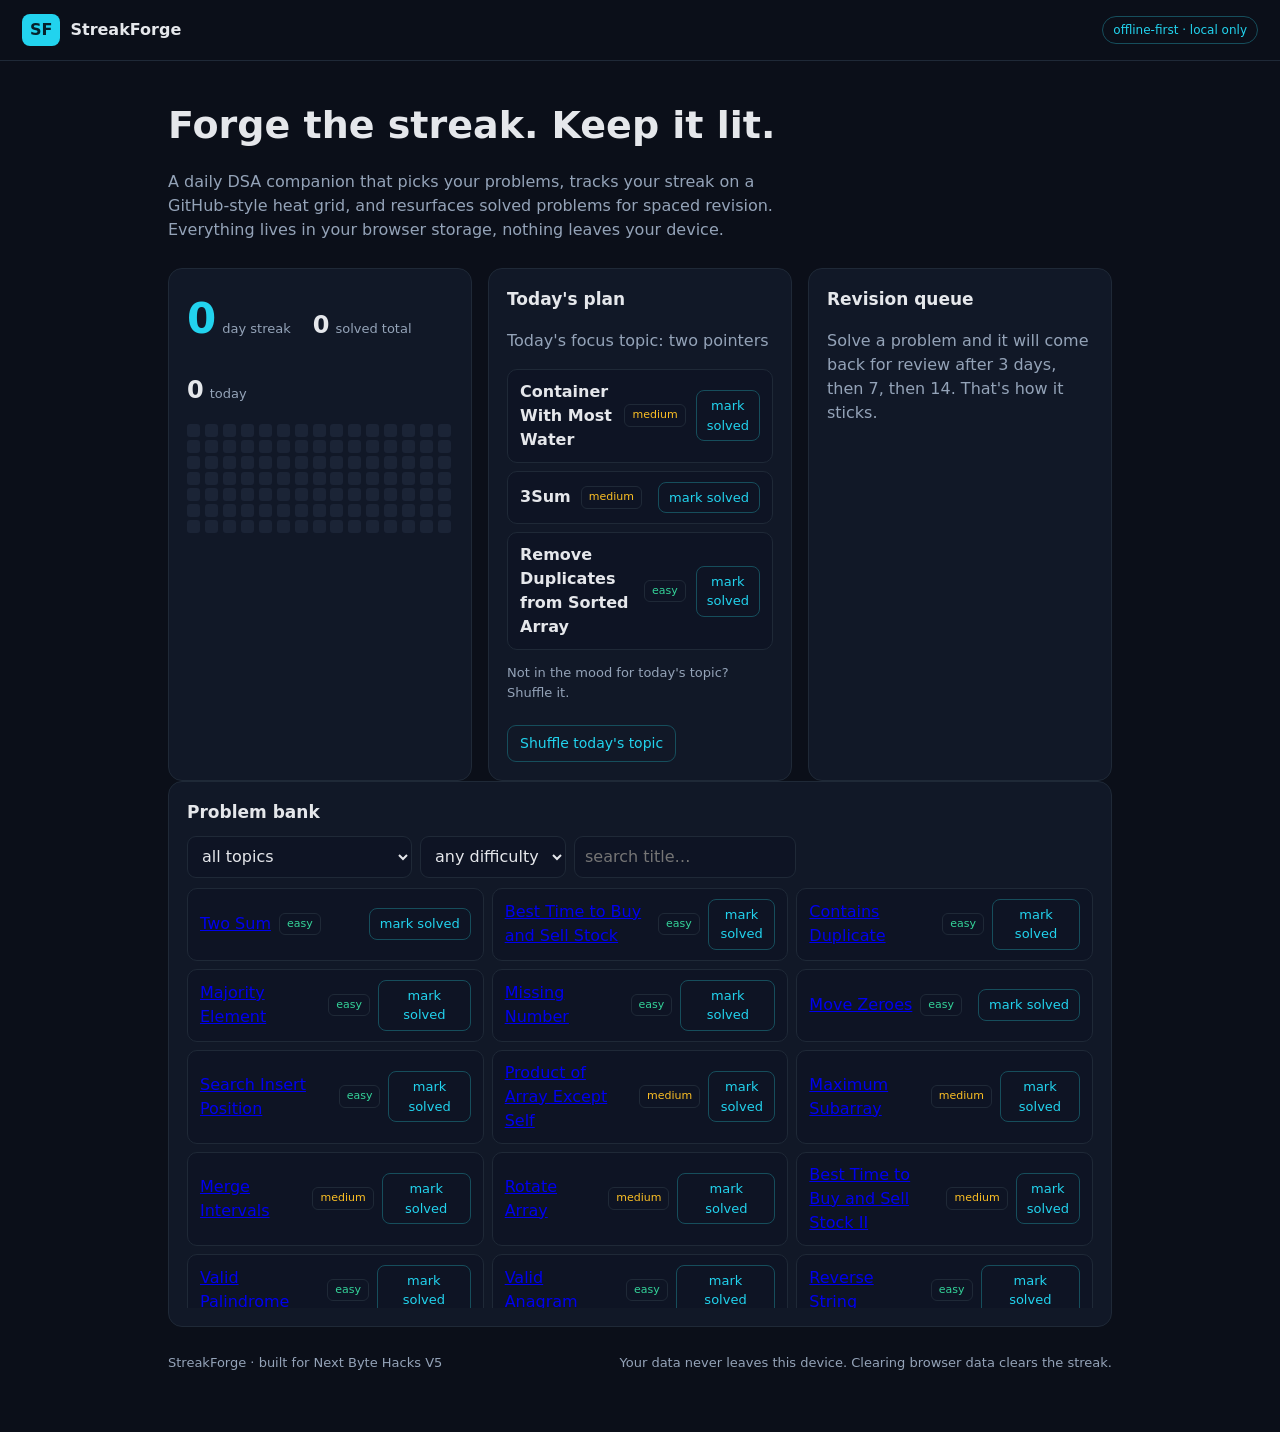
==== index.html @ b1886b45 "StreakForge: offline-first DSA streak companion PWA (daily picks, heat grid, spaced revision)" ====
<!DOCTYPE html>
<html lang="en">
<head>
<meta charset="utf-8">
<meta name="viewport" content="width=device-width, initial-scale=1">
<title>StreakForge · DSA streak companion</title>
<meta name="description" content="Offline-first DSA streak companion: daily problem picks, a contribution-style heatmap and a spaced-repetition revision queue. All data stays on your device.">
<meta name="theme-color" content="#0b0f19">
<link rel="manifest" href="manifest.json">
<link rel="icon" href="icon.svg" type="image/svg+xml">
<link rel="stylesheet" href="styles.css">
</head>
<body>
<header>
  <span class="logo">SF</span>
  <span class="name">StreakForge</span>
  <span id="engine-badge" class="badge">offline-first · local only</span>
</header>
<main>
  <h1>Forge the streak. Keep it lit.</h1>
  <p class="sub">A daily DSA companion that picks your problems, tracks your streak on a GitHub-style heat grid, and resurfaces solved problems for spaced revision. Everything lives in your browser storage, nothing leaves your device.</p>

  <section class="grid">
    <div class="card" id="streak-card">
      <div class="kpi">
        <div><span id="streak" class="big">0</span><span class="unit">day streak</span></div>
        <div><span id="total-solved" class="mid">0</span><span class="unit">solved total</span></div>
        <div><span id="today-count" class="mid">0</span><span class="unit">today</span></div>
      </div>
      <div id="heatmap" class="heat" aria-label="last 15 weeks of activity"></div>
    </div>

    <div class="card">
      <h2>Today's plan</h2>
      <p id="plan-topic" class="muted"></p>
      <ul id="plan-list" class="plan"></ul>
      <p class="muted small">Not in the mood for today's topic? Shuffle it.</p>
      <button id="shuffle" class="ghost">Shuffle today's topic</button>
    </div>

    <div class="card">
      <h2>Revision queue</h2>
      <p id="rev-empty" class="muted">Solve a problem and it will come back for review after 3 days, then 7, then 14. That's how it sticks.</p>
      <ul id="rev-list" class="plan"></ul>
    </div>
  </section>

  <section class="card">
    <h2>Problem bank</h2>
    <div class="filters">
      <select id="f-topic"></select>
      <select id="f-diff"></select>
      <input id="f-q" type="search" placeholder="search title…">
    </div>
    <ul id="bank-list" class="bank"></ul>
  </section>

  <footer>
    <span>StreakForge · built for Next Byte Hacks V5</span>
    <span class="muted">Your data never leaves this device. Clearing browser data clears the streak.</span>
  </footer>
</main>
<script src="bank.js"></script>
<script src="app.js"></script>
</body>
</html>
---- styles.css ----
:root{--bg:#0b0f19;--panel:#111827;--panel2:#0e1424;--line:#1f2937;--txt:#e5e7eb;--mut:#94a3b8;--acc:#22d3ee;--good:#34d399;--warn:#fbbf24}
*{box-sizing:border-box}body{margin:0;font:16px/1.5 system-ui,-apple-system,Segoe UI,Roboto,sans-serif;background:var(--bg);color:var(--txt)}
header{display:flex;align-items:center;gap:10px;padding:14px 22px;border-bottom:1px solid var(--line)}
.logo{background:var(--acc);color:#06222b;font-weight:800;border-radius:8px;padding:4px 8px}.name{font-weight:700}
.badge{margin-left:auto;font-size:12px;color:var(--acc);border:1px solid #164e5c;border-radius:999px;padding:4px 10px}
main{max-width:980px;margin:0 auto;padding:28px 18px 60px}
h1{font-size:clamp(26px,4vw,38px);margin:8px 0 6px}.sub{color:var(--mut);max-width:640px}
.grid{display:grid;grid-template-columns:repeat(auto-fit,minmax(290px,1fr));gap:16px;margin-top:26px}
.card{background:var(--panel);border:1px solid var(--line);border-radius:14px;padding:18px}
h2{margin:0 0 8px;font-size:17px}.muted{color:var(--mut)}.small{font-size:13px}
.kpi{display:flex;gap:22px;align-items:baseline;flex-wrap:wrap}
.big{font-size:42px;font-weight:800;color:var(--acc)}.mid{font-size:24px;font-weight:700}.unit{margin-left:6px;color:var(--mut);font-size:13px}
.heat{display:grid;grid-auto-flow:column;grid-template-rows:repeat(7,13px);gap:3px;margin-top:16px;overflow-x:auto;padding-bottom:4px}
.heat i{width:13px;height:13px;border-radius:3px;background:#1b2436}
.heat i.l1{background:#0e7490}.heat i.l2{background:#0891b2}.heat i.l3{background:#22d3ee}
.plan{list-style:none;margin:10px 0 0;padding:0;display:flex;flex-direction:column;gap:8px}
.plan li{display:flex;align-items:center;gap:10px;background:var(--panel2);border:1px solid var(--line);border-radius:10px;padding:10px 12px}
.plan a{color:var(--txt);text-decoration:none;font-weight:600}
.plan a:hover{color:var(--acc)}.tag{font-size:11px;border-radius:6px;padding:2px 7px;border:1px solid var(--line);color:var(--mut);white-space:nowrap}
.tag.easy{color:var(--good)}.tag.medium{color:var(--warn)}.tag.hard{color:#f87171}
.done-btn{margin-left:auto;font:inherit;font-size:13px;background:transparent;color:var(--acc);border:1px solid #164e5c;border-radius:8px;padding:5px 10px;cursor:pointer}
.done-btn.on{background:var(--good);color:#05231a;border-color:var(--good);font-weight:700}
.ghost{font:inherit;font-size:14px;background:transparent;color:var(--acc);border:1px solid #164e5c;border-radius:9px;padding:7px 12px;cursor:pointer;margin-top:10px}
.filters{display:flex;gap:8px;flex-wrap:wrap;margin:10px 0}
select,input[type=search]{background:var(--panel2);color:var(--txt);border:1px solid var(--line);border-radius:9px;padding:8px 10px;font:inherit}
.bank{list-style:none;margin:8px 0 0;padding:0;display:grid;grid-template-columns:repeat(auto-fill,minmax(280px,1fr));gap:8px;max-height:420px;overflow:auto}
.bank li{background:var(--panel2);border:1px solid var(--line);border-radius:10px;padding:10px 12px;display:flex;gap:8px;align-items:center}
footer{display:flex;justify-content:space-between;gap:10px;flex-wrap:wrap;margin-top:26px;color:var(--mut);font-size:13px}
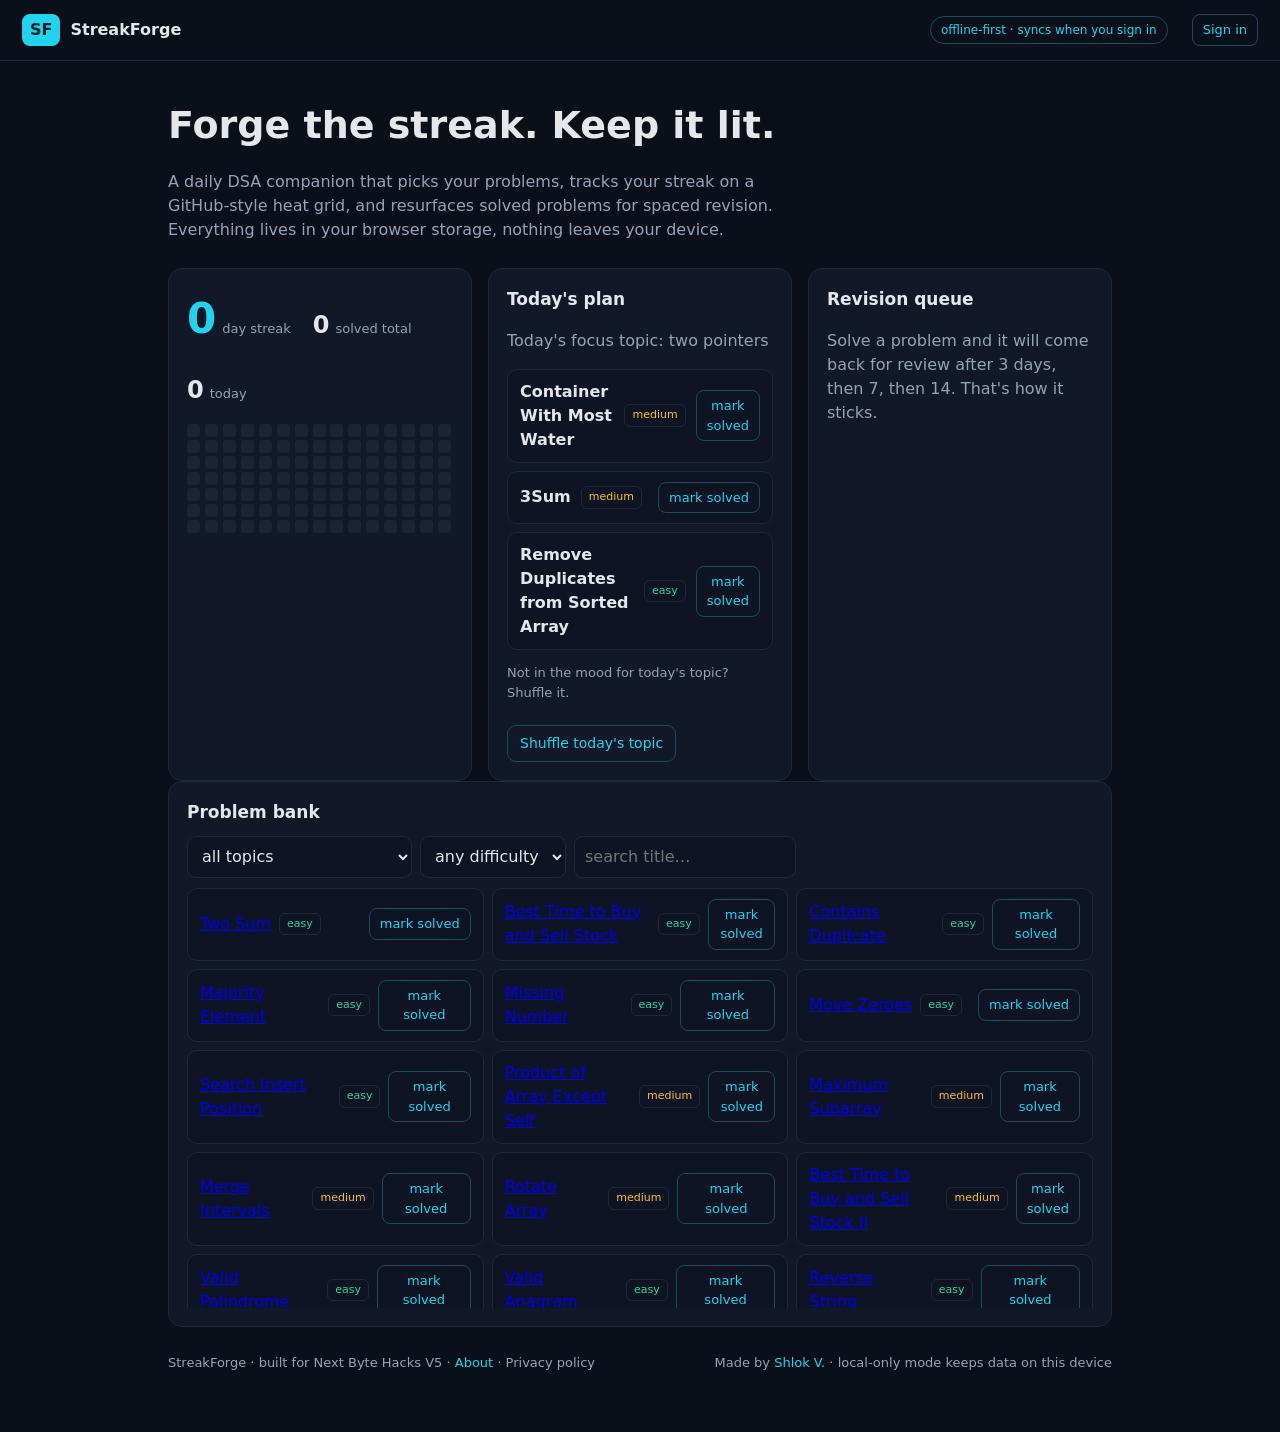
==== commit 581aa85f: "StreakForge full-stack: Flask+SQLite sync API (bcrypt auth, per-user solves/reviews, export+delete, " ====
--- a/index.html
+++ b/index.html
@@ -14,7 +14,8 @@
 <header>
   <span class="logo">SF</span>
   <span class="name">StreakForge</span>
-  <span id="engine-badge" class="badge">offline-first · local only</span>
+  <span id="engine-badge" class="badge">offline-first · syncs when you sign in</span>
+  <nav id="account" class="acct"></nav>
 </header>
 <main>
   <h1>Forge the streak. Keep it lit.</h1>
@@ -56,11 +57,12 @@
   </section>
 
   <footer>
-    <span>StreakForge · built for Next Byte Hacks V5</span>
-    <span class="muted">Your data never leaves this device. Clearing browser data clears the streak.</span>
+    <span>StreakForge · built for Next Byte Hacks V5 · <a href="about.html" style="color:var(--acc);text-decoration:none">About</a> · <a href="privacy.html" style="color:var(--mut);text-decoration:none">Privacy policy</a></span>
+    <span class="muted">Made by <a href="https://shlok.is-a.dev" style="color:var(--acc);text-decoration:none">Shlok V.</a> · local-only mode keeps data on this device</span>
   </footer>
 </main>
 <script src="bank.js"></script>
+<script src="config.js"></script>
 <script src="app.js"></script>
 </body>
 </html>
--- a/styles.css
+++ b/styles.css
@@ -26,3 +26,9 @@
 .bank{list-style:none;margin:8px 0 0;padding:0;display:grid;grid-template-columns:repeat(auto-fill,minmax(280px,1fr));gap:8px;max-height:420px;overflow:auto}
 .bank li{background:var(--panel2);border:1px solid var(--line);border-radius:10px;padding:10px 12px;display:flex;gap:8px;align-items:center}
 footer{display:flex;justify-content:space-between;gap:10px;flex-wrap:wrap;margin-top:26px;color:var(--mut);font-size:13px}
+
+.acct{margin-left:14px;display:flex;align-items:center;gap:8px;font-size:13px}
+.acct a{color:var(--acc);text-decoration:none;border:1px solid #164e5c;border-radius:8px;padding:5px 10px}
+.acct .who{color:var(--mut)}
+.acct button{font:inherit;font-size:13px;background:transparent;color:var(--mut);border:1px solid var(--line);border-radius:8px;padding:5px 10px;cursor:pointer}
+.acct button:hover{color:var(--txt)}
